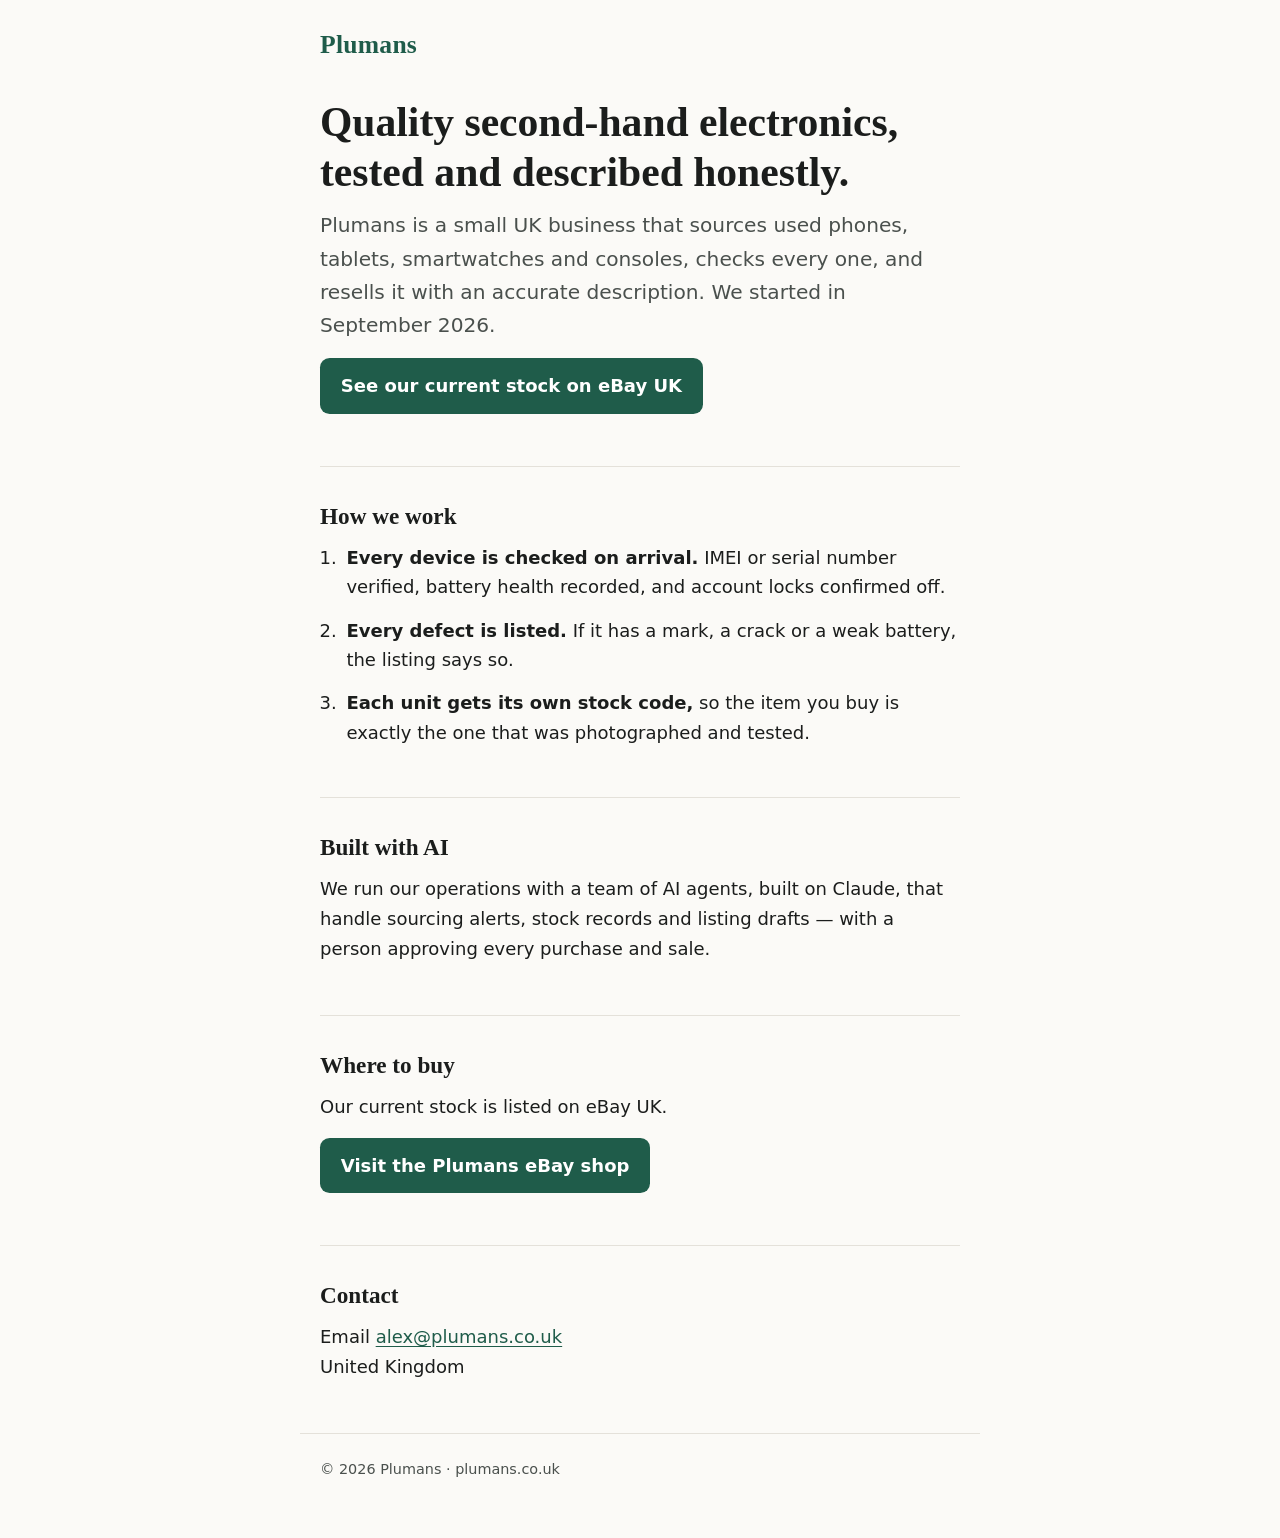
==== index.html @ 149d58bc "Plumans one-page site (static HTML+CSS, GitHub Pages, custom domain plumans.co.uk)" ====
<!doctype html>
<html lang="en-GB">
<head>
<meta charset="utf-8">
<meta name="viewport" content="width=device-width, initial-scale=1">
<title>Plumans — tested second-hand electronics, UK</title>
<meta name="description" content="Plumans is a small UK business selling used phones, tablets, smartwatches and consoles, each one checked and described honestly.">
<meta property="og:type" content="website">
<meta property="og:url" content="https://plumans.co.uk/">
<meta property="og:title" content="Plumans — tested second-hand electronics, UK">
<meta property="og:description" content="Quality second-hand electronics, tested and described honestly.">
<meta name="color-scheme" content="light dark">
<link rel="canonical" href="https://plumans.co.uk/">
<link rel="icon" href="data:image/svg+xml,%3Csvg xmlns='http://www.w3.org/2000/svg' viewBox='0 0 64 64'%3E%3Crect width='64' height='64' rx='14' fill='%231f5c4a'/%3E%3Ctext x='50%25' y='54%25' dominant-baseline='middle' text-anchor='middle' font-family='Georgia,serif' font-size='42' font-weight='700' fill='%23ffffff'%3EP%3C/text%3E%3C/svg%3E">
<link rel="stylesheet" href="style.css">
</head>
<body>
<a class="skip" href="#main">Skip to content</a>
<header class="site-header">
  <p class="wordmark">Plumans</p>
</header>

<main id="main">
  <section class="hero" aria-labelledby="headline">
    <h1 id="headline">Quality second-hand electronics, tested and described honestly.</h1>
    <p class="lead">Plumans is a small UK business that sources used phones, tablets, smartwatches and consoles, checks every one, and resells it with an accurate description. We started in September 2026.</p>
    <p><a class="button" href="https://www.ebay.co.uk/usr/94alhf">See our current stock on eBay UK</a></p>
  </section>

  <section aria-labelledby="how">
    <h2 id="how">How we work</h2>
    <ol class="steps">
      <li><strong>Every device is checked on arrival.</strong> IMEI or serial number verified, battery health recorded, and account locks confirmed off.</li>
      <li><strong>Every defect is listed.</strong> If it has a mark, a crack or a weak battery, the listing says so.</li>
      <li><strong>Each unit gets its own stock code,</strong> so the item you buy is exactly the one that was photographed and tested.</li>
    </ol>
  </section>

  <section aria-labelledby="ai">
    <h2 id="ai">Built with AI</h2>
    <p>We run our operations with a team of AI agents, built on Claude, that handle sourcing alerts, stock records and listing drafts — with a person approving every purchase and sale.</p>
  </section>

  <section aria-labelledby="buy">
    <h2 id="buy">Where to buy</h2>
    <p>Our current stock is listed on eBay UK.</p>
    <p><a class="button" href="https://www.ebay.co.uk/usr/94alhf">Visit the Plumans eBay shop</a></p>
  </section>

  <section aria-labelledby="contact">
    <h2 id="contact">Contact</h2>
    <p>Email <a href="mailto:alex@plumans.co.uk">alex@plumans.co.uk</a><br>United Kingdom</p>
  </section>
</main>

<footer class="site-footer">
  <p>© 2026 Plumans · plumans.co.uk</p>
</footer>
</body>
</html>
---- style.css ----
:root {
  --bg: #fbfaf7;
  --surface: #ffffff;
  --text: #1b1d1c;
  --muted: #4a504d;
  --accent: #1f5c4a;
  --accent-text: #ffffff;
  --rule: #e4e1da;
  --focus: #c26a00;
}

@media (prefers-color-scheme: dark) {
  :root {
    --bg: #121514;
    --surface: #1a1e1c;
    --text: #ecefed;
    --muted: #b4bcb8;
    --accent: #6fc2a4;
    --accent-text: #0d1a15;
    --rule: #2b312e;
    --focus: #ffb454;
  }
}

*, *::before, *::after { box-sizing: border-box; }

html { -webkit-text-size-adjust: 100%; }

body {
  margin: 0;
  background: var(--bg);
  color: var(--text);
  font: 1.0625rem/1.65 system-ui, -apple-system, "Segoe UI", Roboto, "Helvetica Neue", Arial, sans-serif;
}

@media (min-width: 40em) { body { font-size: 1.125rem; } }

.site-header, main, .site-footer {
  max-width: 42.5rem;
  margin: 0 auto;
  padding: 0 1.25rem;
}

.site-header { padding-top: 2rem; }

.wordmark {
  margin: 0;
  font: 700 1.6rem/1 Georgia, "Times New Roman", serif;
  letter-spacing: 0.01em;
  color: var(--accent);
}

h1, h2 {
  font-family: Georgia, "Times New Roman", serif;
  line-height: 1.2;
  margin: 0 0 0.75rem;
}

h1 { font-size: clamp(1.9rem, 6vw, 2.6rem); }
h2 { font-size: 1.45rem; }

section { padding: 2.25rem 0; border-top: 1px solid var(--rule); }
.hero { border-top: 0; padding-top: 2.5rem; }

.lead { font-size: 1.12em; color: var(--muted); }

p { margin: 0 0 1rem; }

.steps { margin: 0; padding-left: 1.4rem; }
.steps li { margin-bottom: 0.85rem; padding-left: 0.25rem; }

a { color: var(--accent); text-underline-offset: 0.18em; }

.button {
  display: inline-block;
  padding: 0.8rem 1.3rem;
  border-radius: 0.6rem;
  background: var(--accent);
  color: var(--accent-text);
  font-weight: 600;
  text-decoration: none;
}
.button:hover { filter: brightness(1.08); }

a:focus-visible, .button:focus-visible {
  outline: 3px solid var(--focus);
  outline-offset: 3px;
  border-radius: 0.4rem;
}

.skip {
  position: absolute;
  left: -999px;
  top: 0.5rem;
  background: var(--surface);
  padding: 0.5rem 0.75rem;
}
.skip:focus { left: 0.5rem; }

.site-footer {
  padding-top: 1.5rem;
  padding-bottom: 2.5rem;
  border-top: 1px solid var(--rule);
  color: var(--muted);
  font-size: 0.9rem;
}
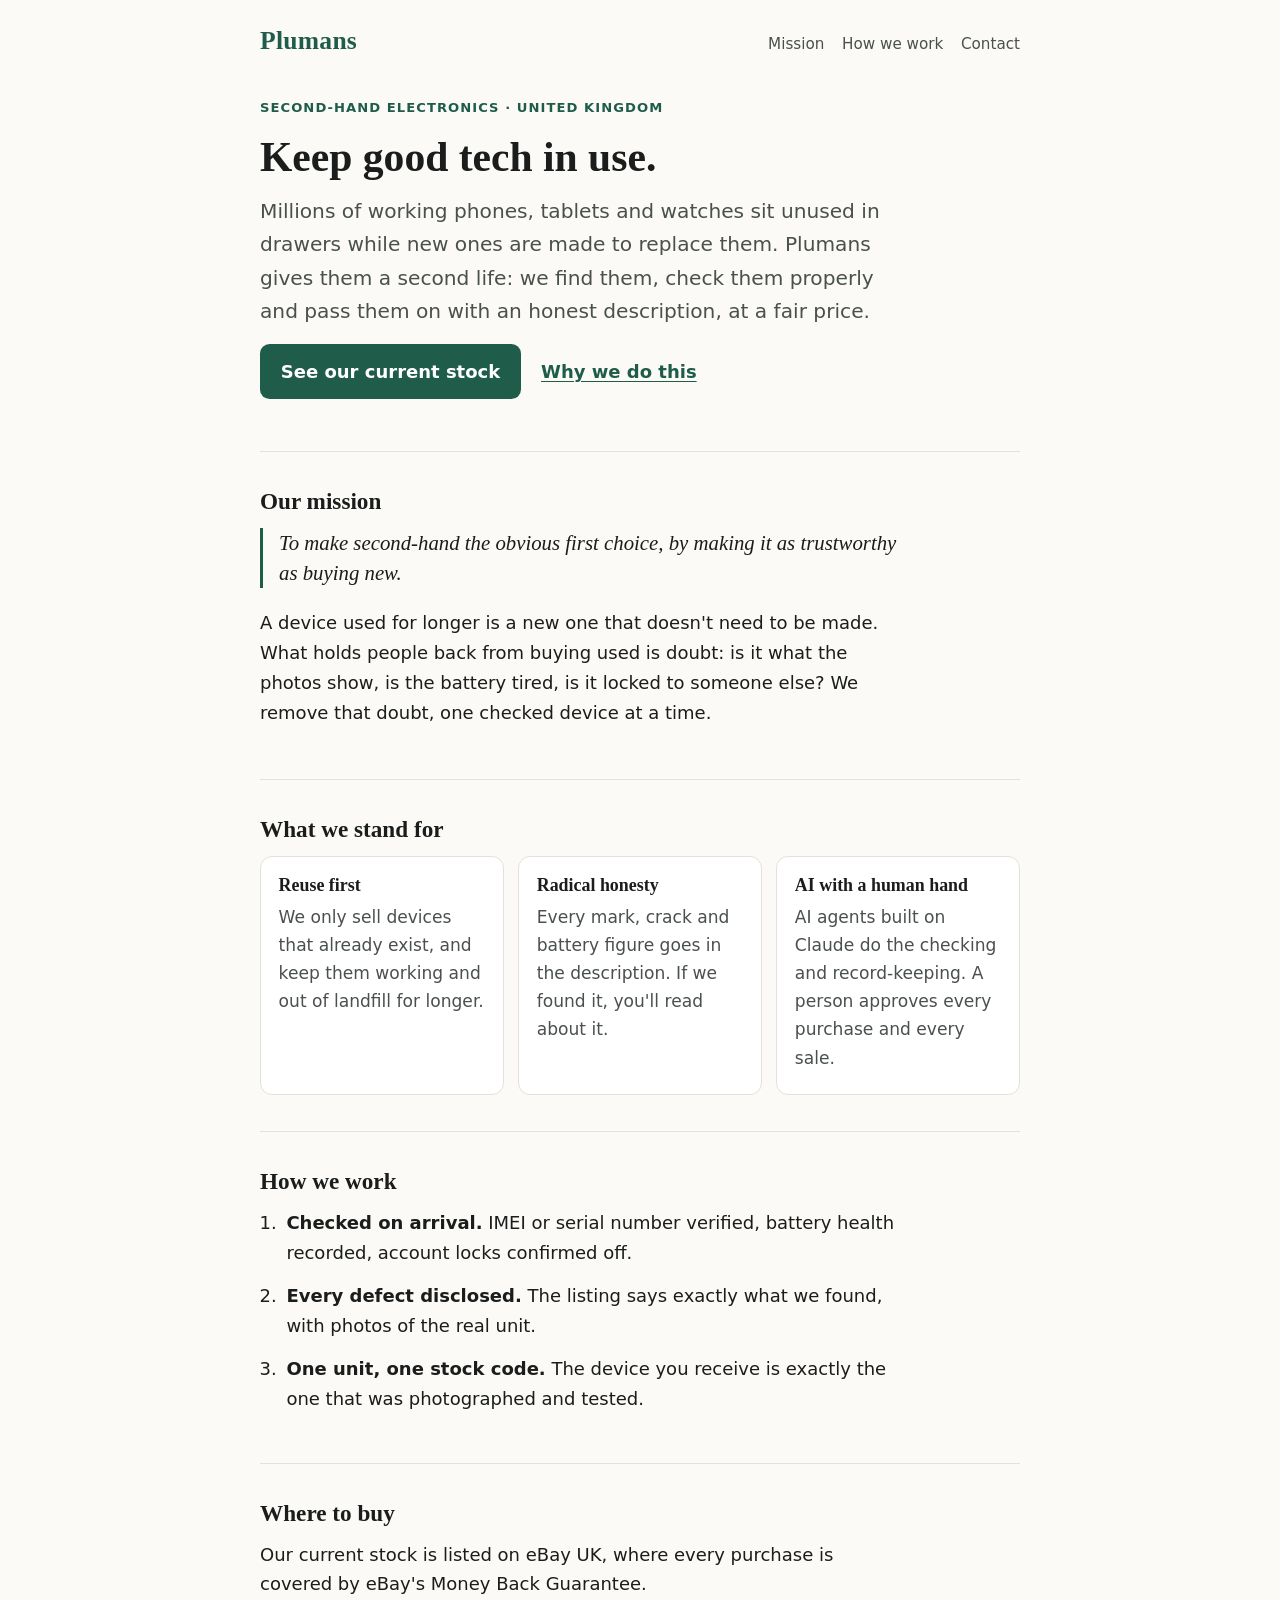
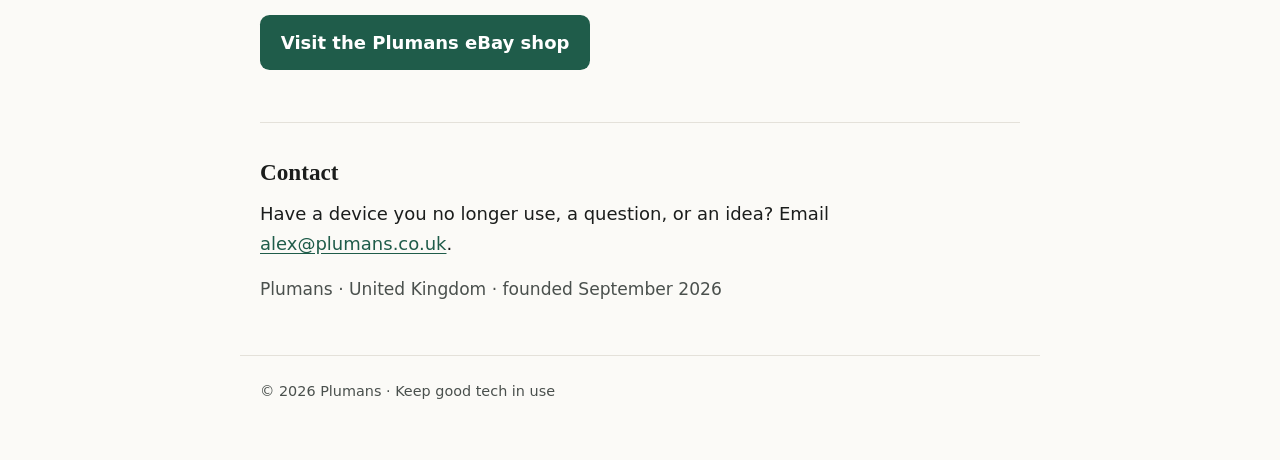
==== commit 9513ca25: "Mission-led refresh: 'Keep good tech in use', mission statement, values, nav Co-Authored-By: Claude " ====
--- a/index.html
+++ b/index.html
@@ -3,12 +3,12 @@
 <head>
 <meta charset="utf-8">
 <meta name="viewport" content="width=device-width, initial-scale=1">
-<title>Plumans — tested second-hand electronics, UK</title>
-<meta name="description" content="Plumans is a small UK business selling used phones, tablets, smartwatches and consoles, each one checked and described honestly.">
+<title>Plumans — keep good tech in use</title>
+<meta name="description" content="Plumans gives used phones, tablets, smartwatches and consoles a second life: every device checked, every flaw disclosed, run by AI agents with a person approving every decision.">
 <meta property="og:type" content="website">
 <meta property="og:url" content="https://plumans.co.uk/">
-<meta property="og:title" content="Plumans — tested second-hand electronics, UK">
-<meta property="og:description" content="Quality second-hand electronics, tested and described honestly.">
+<meta property="og:title" content="Plumans — keep good tech in use">
+<meta property="og:description" content="Second-hand electronics, checked and described honestly, so good devices stay in use instead of in drawers.">
 <meta name="color-scheme" content="light dark">
 <link rel="canonical" href="https://plumans.co.uk/">
 <link rel="icon" href="data:image/svg+xml,%3Csvg xmlns='http://www.w3.org/2000/svg' viewBox='0 0 64 64'%3E%3Crect width='64' height='64' rx='14' fill='%231f5c4a'/%3E%3Ctext x='50%25' y='54%25' dominant-baseline='middle' text-anchor='middle' font-family='Georgia,serif' font-size='42' font-weight='700' fill='%23ffffff'%3EP%3C/text%3E%3C/svg%3E">
@@ -18,43 +18,72 @@
 <a class="skip" href="#main">Skip to content</a>
 <header class="site-header">
   <p class="wordmark">Plumans</p>
+  <nav aria-label="Sections">
+    <a href="#mission">Mission</a>
+    <a href="#how">How we work</a>
+    <a href="#contact">Contact</a>
+  </nav>
 </header>
 
 <main id="main">
   <section class="hero" aria-labelledby="headline">
-    <h1 id="headline">Quality second-hand electronics, tested and described honestly.</h1>
-    <p class="lead">Plumans is a small UK business that sources used phones, tablets, smartwatches and consoles, checks every one, and resells it with an accurate description. We started in September 2026.</p>
-    <p><a class="button" href="https://www.ebay.co.uk/usr/94alhf">See our current stock on eBay UK</a></p>
+    <p class="eyebrow">Second-hand electronics · United Kingdom</p>
+    <h1 id="headline">Keep good tech in use.</h1>
+    <p class="lead">Millions of working phones, tablets and watches sit unused in drawers while new ones are made to replace them. Plumans gives them a second life: we find them, check them properly and pass them on with an honest description, at a fair price.</p>
+    <p class="actions">
+      <a class="button" href="https://www.ebay.co.uk/usr/94alhf">See our current stock</a>
+      <a class="text-link" href="#mission">Why we do this</a>
+    </p>
+  </section>
+
+  <section id="mission" aria-labelledby="mission-h">
+    <h2 id="mission-h">Our mission</h2>
+    <p class="statement">To make second-hand the obvious first choice, by making it as trustworthy as buying new.</p>
+    <p>A device used for longer is a new one that doesn't need to be made. What holds people back from buying used is doubt: is it what the photos show, is the battery tired, is it locked to someone else? We remove that doubt, one checked device at a time.</p>
+  </section>
+
+  <section aria-labelledby="principles">
+    <h2 id="principles">What we stand for</h2>
+    <div class="cards">
+      <article class="card">
+        <h3>Reuse first</h3>
+        <p>We only sell devices that already exist, and keep them working and out of landfill for longer.</p>
+      </article>
+      <article class="card">
+        <h3>Radical honesty</h3>
+        <p>Every mark, crack and battery figure goes in the description. If we found it, you'll read about it.</p>
+      </article>
+      <article class="card">
+        <h3>AI with a human hand</h3>
+        <p>AI agents built on Claude do the checking and record-keeping. A person approves every purchase and every sale.</p>
+      </article>
+    </div>
   </section>
 
   <section aria-labelledby="how">
     <h2 id="how">How we work</h2>
     <ol class="steps">
-      <li><strong>Every device is checked on arrival.</strong> IMEI or serial number verified, battery health recorded, and account locks confirmed off.</li>
-      <li><strong>Every defect is listed.</strong> If it has a mark, a crack or a weak battery, the listing says so.</li>
-      <li><strong>Each unit gets its own stock code,</strong> so the item you buy is exactly the one that was photographed and tested.</li>
+      <li><strong>Checked on arrival.</strong> IMEI or serial number verified, battery health recorded, account locks confirmed off.</li>
+      <li><strong>Every defect disclosed.</strong> The listing says exactly what we found, with photos of the real unit.</li>
+      <li><strong>One unit, one stock code.</strong> The device you receive is exactly the one that was photographed and tested.</li>
     </ol>
-  </section>
-
-  <section aria-labelledby="ai">
-    <h2 id="ai">Built with AI</h2>
-    <p>We run our operations with a team of AI agents, built on Claude, that handle sourcing alerts, stock records and listing drafts — with a person approving every purchase and sale.</p>
   </section>
 
   <section aria-labelledby="buy">
     <h2 id="buy">Where to buy</h2>
-    <p>Our current stock is listed on eBay UK.</p>
+    <p>Our current stock is listed on eBay UK, where every purchase is covered by eBay's Money Back Guarantee.</p>
     <p><a class="button" href="https://www.ebay.co.uk/usr/94alhf">Visit the Plumans eBay shop</a></p>
   </section>
 
-  <section aria-labelledby="contact">
-    <h2 id="contact">Contact</h2>
-    <p>Email <a href="mailto:alex@plumans.co.uk">alex@plumans.co.uk</a><br>United Kingdom</p>
+  <section id="contact" aria-labelledby="contact-h">
+    <h2 id="contact-h">Contact</h2>
+    <p>Have a device you no longer use, a question, or an idea? Email <a href="mailto:alex@plumans.co.uk">alex@plumans.co.uk</a>.</p>
+    <p class="muted">Plumans · United Kingdom · founded September 2026</p>
   </section>
 </main>
 
 <footer class="site-footer">
-  <p>© 2026 Plumans · plumans.co.uk</p>
+  <p>© 2026 Plumans · Keep good tech in use</p>
 </footer>
 </body>
 </html>
--- a/style.css
+++ b/style.css
@@ -36,12 +36,22 @@
 @media (min-width: 40em) { body { font-size: 1.125rem; } }
 
 .site-header, main, .site-footer {
-  max-width: 42.5rem;
+  max-width: 50rem;
   margin: 0 auto;
   padding: 0 1.25rem;
 }
 
-.site-header { padding-top: 2rem; }
+.site-header {
+  padding-top: 1.75rem;
+  display: flex;
+  align-items: baseline;
+  justify-content: space-between;
+  gap: 1rem;
+  flex-wrap: wrap;
+}
+.site-header nav { display: flex; gap: 1.1rem; font-size: 0.95rem; }
+.site-header nav a { color: var(--muted); text-decoration: none; }
+.site-header nav a:hover { color: var(--accent); }
 
 .wordmark {
   margin: 0;
@@ -50,7 +60,7 @@
   color: var(--accent);
 }
 
-h1, h2 {
+h1, h2, h3 {
   font-family: Georgia, "Times New Roman", serif;
   line-height: 1.2;
   margin: 0 0 0.75rem;
@@ -58,6 +68,37 @@
 
 h1 { font-size: clamp(1.9rem, 6vw, 2.6rem); }
 h2 { font-size: 1.45rem; }
+h3 { font-size: 1.12rem; margin-bottom: 0.4rem; }
+
+.eyebrow {
+  margin-bottom: 0.9rem;
+  font-size: 0.82rem;
+  font-weight: 600;
+  letter-spacing: 0.08em;
+  text-transform: uppercase;
+  color: var(--accent);
+}
+
+.statement {
+  font: italic 1.3rem/1.45 Georgia, "Times New Roman", serif;
+  padding-left: 1rem;
+  border-left: 3px solid var(--accent);
+  margin-bottom: 1.25rem;
+}
+
+.cards { display: grid; gap: 0.9rem; }
+@media (min-width: 40em) { .cards { grid-template-columns: repeat(3, 1fr); } }
+.card {
+  background: var(--surface);
+  border: 1px solid var(--rule);
+  border-radius: 0.75rem;
+  padding: 1.1rem 1.1rem 0.4rem;
+}
+.card p { font-size: 0.95em; color: var(--muted); }
+
+.actions { display: flex; flex-wrap: wrap; align-items: center; gap: 0.75rem 1.25rem; }
+.text-link { font-weight: 600; }
+.muted { color: var(--muted); font-size: 0.95em; }
 
 section { padding: 2.25rem 0; border-top: 1px solid var(--rule); }
 .hero { border-top: 0; padding-top: 2.5rem; }
@@ -104,3 +145,4 @@
   color: var(--muted);
   font-size: 0.9rem;
 }
+section > p, .steps { max-width: 40rem; }
